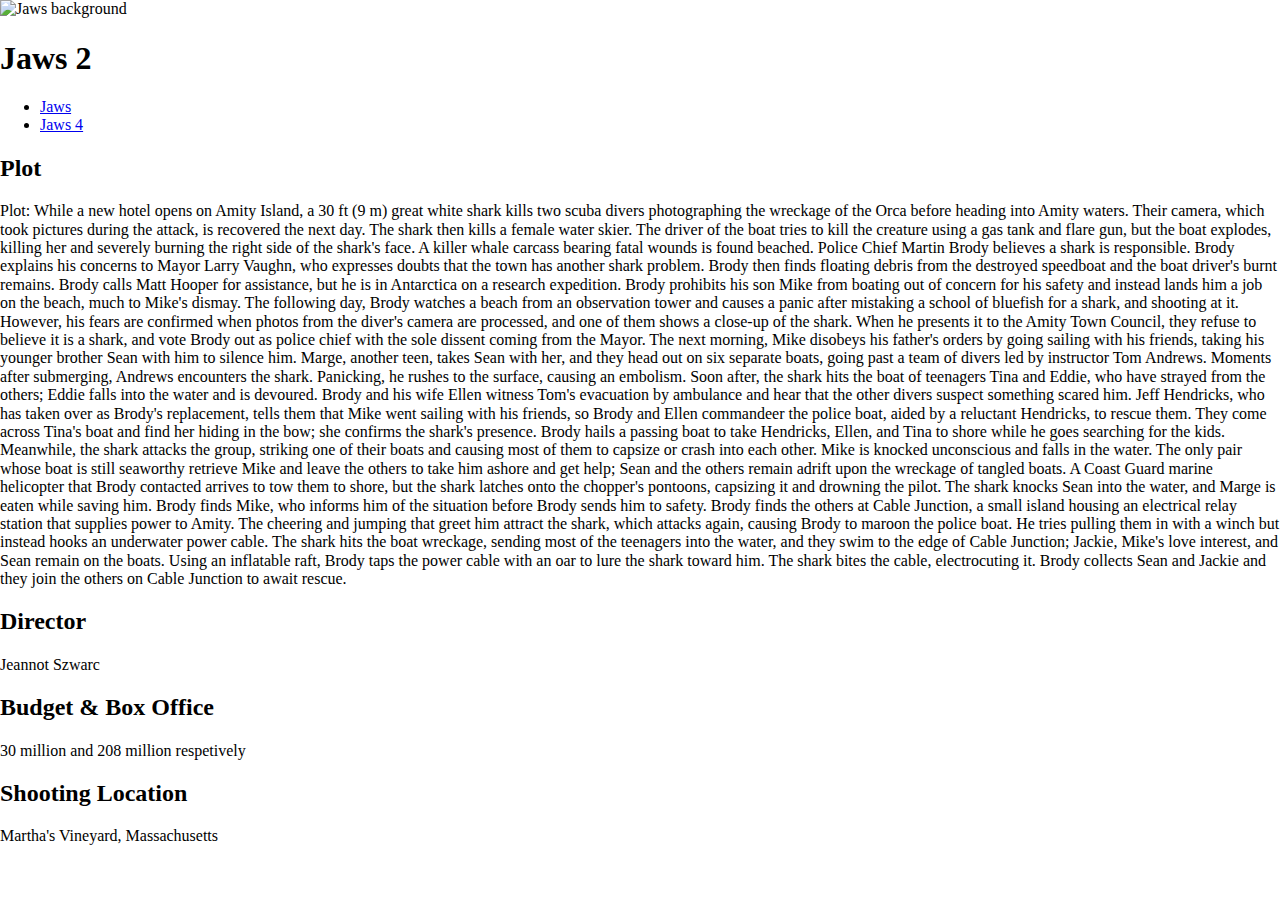
==== page2.html @ 66cdc3cf "Add files via upload" ====
<!doctype html>
<html lang="en">
<head> 
	<meta charset="UTF-8">
	<meta name="viewport" content="
	width=device-width, initial-scale=1.0">
	<link rel="stylesheet"
	href="normalize.css">
	<link href="style.css" rel="stylesheet">
	<title>The Jaws Franchise</title>
</head>
  <body>
    <header>
      <a name="top"></a>
   <div id="top-header">
    <div id= "logo">
      <img src="BACKGROUND.JPEG" alt="Jaws background"/>
    <h1>Jaws 2</h1>
    <nav>
      <ul class="nav">
        <li class="nav__item">
          <a class="nav__link" href="index.html">Jaws
          </a>
          <li class="nav_item">
          	<a class="nav_link" href="page3.html"> Jaws 4 </a></li>
      </ul>
</nav>
</header>
<h2> Plot </h2>
     <p> Plot: While a new hotel opens on Amity Island, a 30 ft (9 m) great white shark kills two scuba divers photographing the wreckage of the Orca before heading into Amity waters. Their camera, which took pictures during the attack, is recovered the next day. The shark then kills a female water skier. The driver of the boat tries to kill the creature using a gas tank and flare gun, but the boat explodes, killing her and severely burning the right side of the shark's face.
A killer whale carcass bearing fatal wounds is found beached. Police Chief Martin Brody believes a shark is responsible. Brody explains his concerns to Mayor Larry Vaughn, who expresses doubts that the town has another shark problem. Brody then finds floating debris from the destroyed speedboat and the boat driver's burnt remains. Brody calls Matt Hooper for assistance, but he is in Antarctica on a research expedition. Brody prohibits his son Mike from boating out of concern for his safety and instead lands him a job on the beach, much to Mike's dismay.
The following day, Brody watches a beach from an observation tower and causes a panic after mistaking a school of bluefish for a shark, and shooting at it. However, his fears are confirmed when photos from the diver's camera are processed, and one of them shows a close-up of the shark. When he presents it to the Amity Town Council, they refuse to believe it is a shark, and vote Brody out as police chief with the sole dissent coming from the Mayor.
The next morning, Mike disobeys his father's orders by going sailing with his friends, taking his younger brother Sean with him to silence him. Marge, another teen, takes Sean with her, and they head out on six separate boats, going past a team of divers led by instructor Tom Andrews. Moments after submerging, Andrews encounters the shark. Panicking, he rushes to the surface, causing an embolism. Soon after, the shark hits the boat of teenagers Tina and Eddie, who have strayed from the others; Eddie falls into the water and is devoured.
Brody and his wife Ellen witness Tom's evacuation by ambulance and hear that the other divers suspect something scared him. Jeff Hendricks, who has taken over as Brody's replacement, tells them that Mike went sailing with his friends, so Brody and Ellen commandeer the police boat, aided by a reluctant Hendricks, to rescue them. They come across Tina's boat and find her hiding in the bow; she confirms the shark's presence. Brody hails a passing boat to take Hendricks, Ellen, and Tina to shore while he goes searching for the kids.
Meanwhile, the shark attacks the group, striking one of their boats and causing most of them to capsize or crash into each other. Mike is knocked unconscious and falls in the water. The only pair whose boat is still seaworthy retrieve Mike and leave the others to take him ashore and get help; Sean and the others remain adrift upon the wreckage of tangled boats. A Coast Guard marine helicopter that Brody contacted arrives to tow them to shore, but the shark latches onto the chopper's pontoons, capsizing it and drowning the pilot. The shark knocks Sean into the water, and Marge is eaten while saving him.
Brody finds Mike, who informs him of the situation before Brody sends him to safety. Brody finds the others at Cable Junction, a small island housing an electrical relay station that supplies power to Amity. The cheering and jumping that greet him attract the shark, which attacks again, causing Brody to maroon the police boat. He tries pulling them in with a winch but instead hooks an underwater power cable. The shark hits the boat wreckage, sending most of the teenagers into the water, and they swim to the edge of Cable Junction; Jackie, Mike's love interest, and Sean remain on the boats. Using an inflatable raft, Brody taps the power cable with an oar to lure the shark toward him. The shark bites the cable, electrocuting it. Brody collects Sean and Jackie and they join the others on Cable Junction to await rescue.</p> 
     <h2>Director</h2> 
     <p> Jeannot Szwarc</p>
     <h2>Budget & Box Office</h2> 
     <p> 30 million and 208 million respetively</p>
     <h2>Shooting Location</h2> 
     <p> Martha's Vineyard, Massachusetts</p>
 
  </body>
</html>
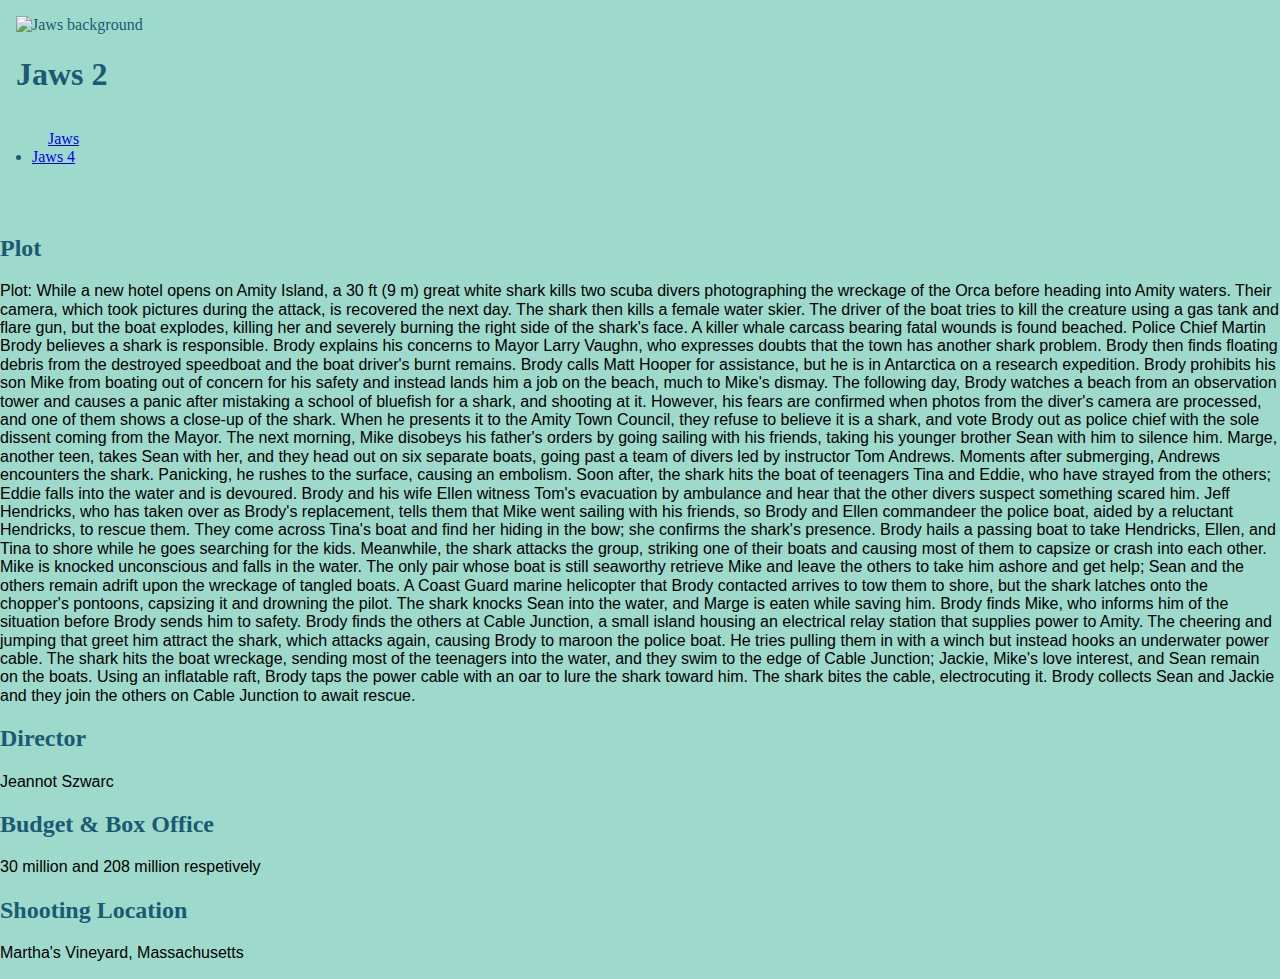
==== commit 29cf6927: "Add files via upload" ====
--- a/page2.html
+++ b/page2.html
@@ -6,7 +6,7 @@
 	width=device-width, initial-scale=1.0">
 	<link rel="stylesheet"
 	href="normalize.css">
-	<link href="style.css" rel="stylesheet">
+	<link href="styles.css" rel="stylesheet">
 	<title>The Jaws Franchise</title>
 </head>
   <body>
--- a/styles.css
+++ b/styles.css
@@ -0,0 +1,84 @@
+body {
+	font-family: Roboto, sans-serif;
+}
+
+.section--page {
+	min-height: 55vh;
+	padding: 1rem 1rem 2rem;
+}
+
+.section--page:nth-of-type(odd) {
+background: #d5d5d5;
+}
+
+.nav {
+	padding: 1rem
+}
+
+.nav__item {
+	list-style: none;
+	display: block;
+}
+
+.nav__link {
+	padding: 1rem;
+	display: block;
+}
+
+.nav__link:hover {
+	background:#195b73;
+	color: white;
+}
+
+.newlink:hover {
+	background: white;
+	color: black;
+}
+
+.caribbean:hover {
+	font-family: Futura;
+	color: white;
+}
+
+header {
+  font-family: Futura;
+  color:#195b73;
+  padding: 1rem 1rem 1rem;
+}
+
+h2 {
+	font-family:Futura;
+	color:#195b73;
+}
+
+.relative {
+	position: fixed;
+	right: 0;
+	bottom: 0;
+}
+
+.float-left {
+  float: left;
+  margin-right: 1rem;
+}
+
+.float-right {
+  float: right;
+  margin-left: 1rem;
+}
+
+@media (min-width: 600px) {
+	body {
+background: #9edacb;
+		color: black;
+	}
+}
+
+@media (min-width: 40rem) {
+    .nav__item {
+        display: inline-block;
+    }
+    .nav__link {
+        display: inline;
+    }
+}
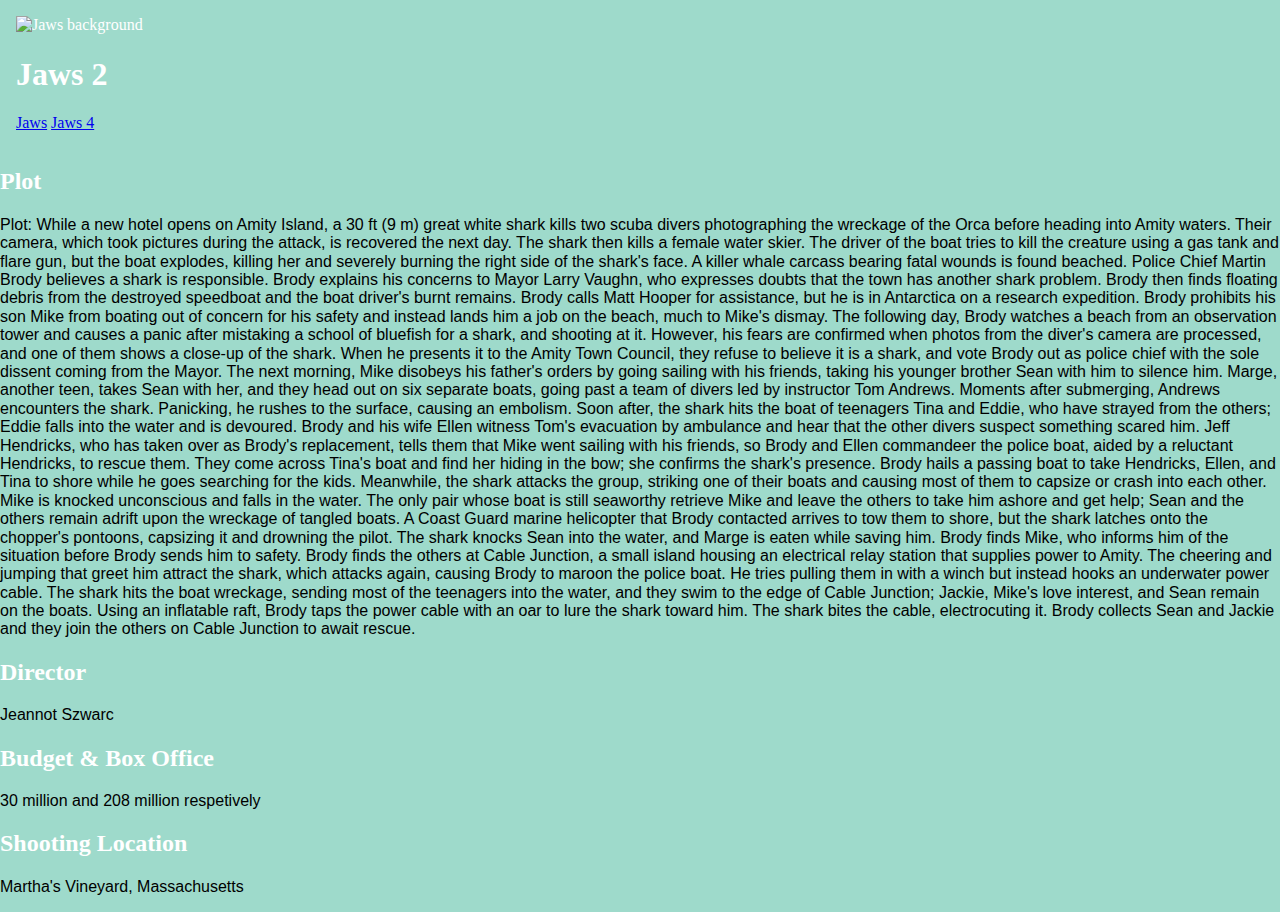
==== commit fa604e2b: "Add files via upload" ====
--- a/page2.html
+++ b/page2.html
@@ -16,15 +16,8 @@
     <div id= "logo">
       <img src="BACKGROUND.JPEG" alt="Jaws background"/>
     <h1>Jaws 2</h1>
-    <nav>
-      <ul class="nav">
-        <li class="nav__item">
-          <a class="nav__link" href="index.html">Jaws
-          </a>
-          <li class="nav_item">
-          	<a class="nav_link" href="page3.html"> Jaws 4 </a></li>
-      </ul>
-</nav>
+     <a href= "index.html">Jaws</a>
+   <a href="page3.html">Jaws 4</a>
 </header>
 <h2> Plot </h2>
      <p> Plot: While a new hotel opens on Amity Island, a 30 ft (9 m) great white shark kills two scuba divers photographing the wreckage of the Orca before heading into Amity waters. Their camera, which took pictures during the attack, is recovered the next day. The shark then kills a female water skier. The driver of the boat tries to kill the creature using a gas tank and flare gun, but the boat explodes, killing her and severely burning the right side of the shark's face.
--- a/styles.css
+++ b/styles.css
@@ -1,33 +1,5 @@
 body {
 	font-family: Roboto, sans-serif;
-}
-
-.section--page {
-	min-height: 55vh;
-	padding: 1rem 1rem 2rem;
-}
-
-.section--page:nth-of-type(odd) {
-background: #d5d5d5;
-}
-
-.nav {
-	padding: 1rem
-}
-
-.nav__item {
-	list-style: none;
-	display: block;
-}
-
-.nav__link {
-	padding: 1rem;
-	display: block;
-}
-
-.nav__link:hover {
-	background:#195b73;
-	color: white;
 }
 
 .newlink:hover {
@@ -35,36 +7,17 @@
 	color: black;
 }
 
-.caribbean:hover {
-	font-family: Futura;
-	color: white;
-}
 
 header {
   font-family: Futura;
-  color:#195b73;
+  color:white;
   padding: 1rem 1rem 1rem;
 }
 
+
 h2 {
 	font-family:Futura;
-	color:#195b73;
-}
-
-.relative {
-	position: fixed;
-	right: 0;
-	bottom: 0;
-}
-
-.float-left {
-  float: left;
-  margin-right: 1rem;
-}
-
-.float-right {
-  float: right;
-  margin-left: 1rem;
+	color: white;
 }
 
 @media (min-width: 600px) {
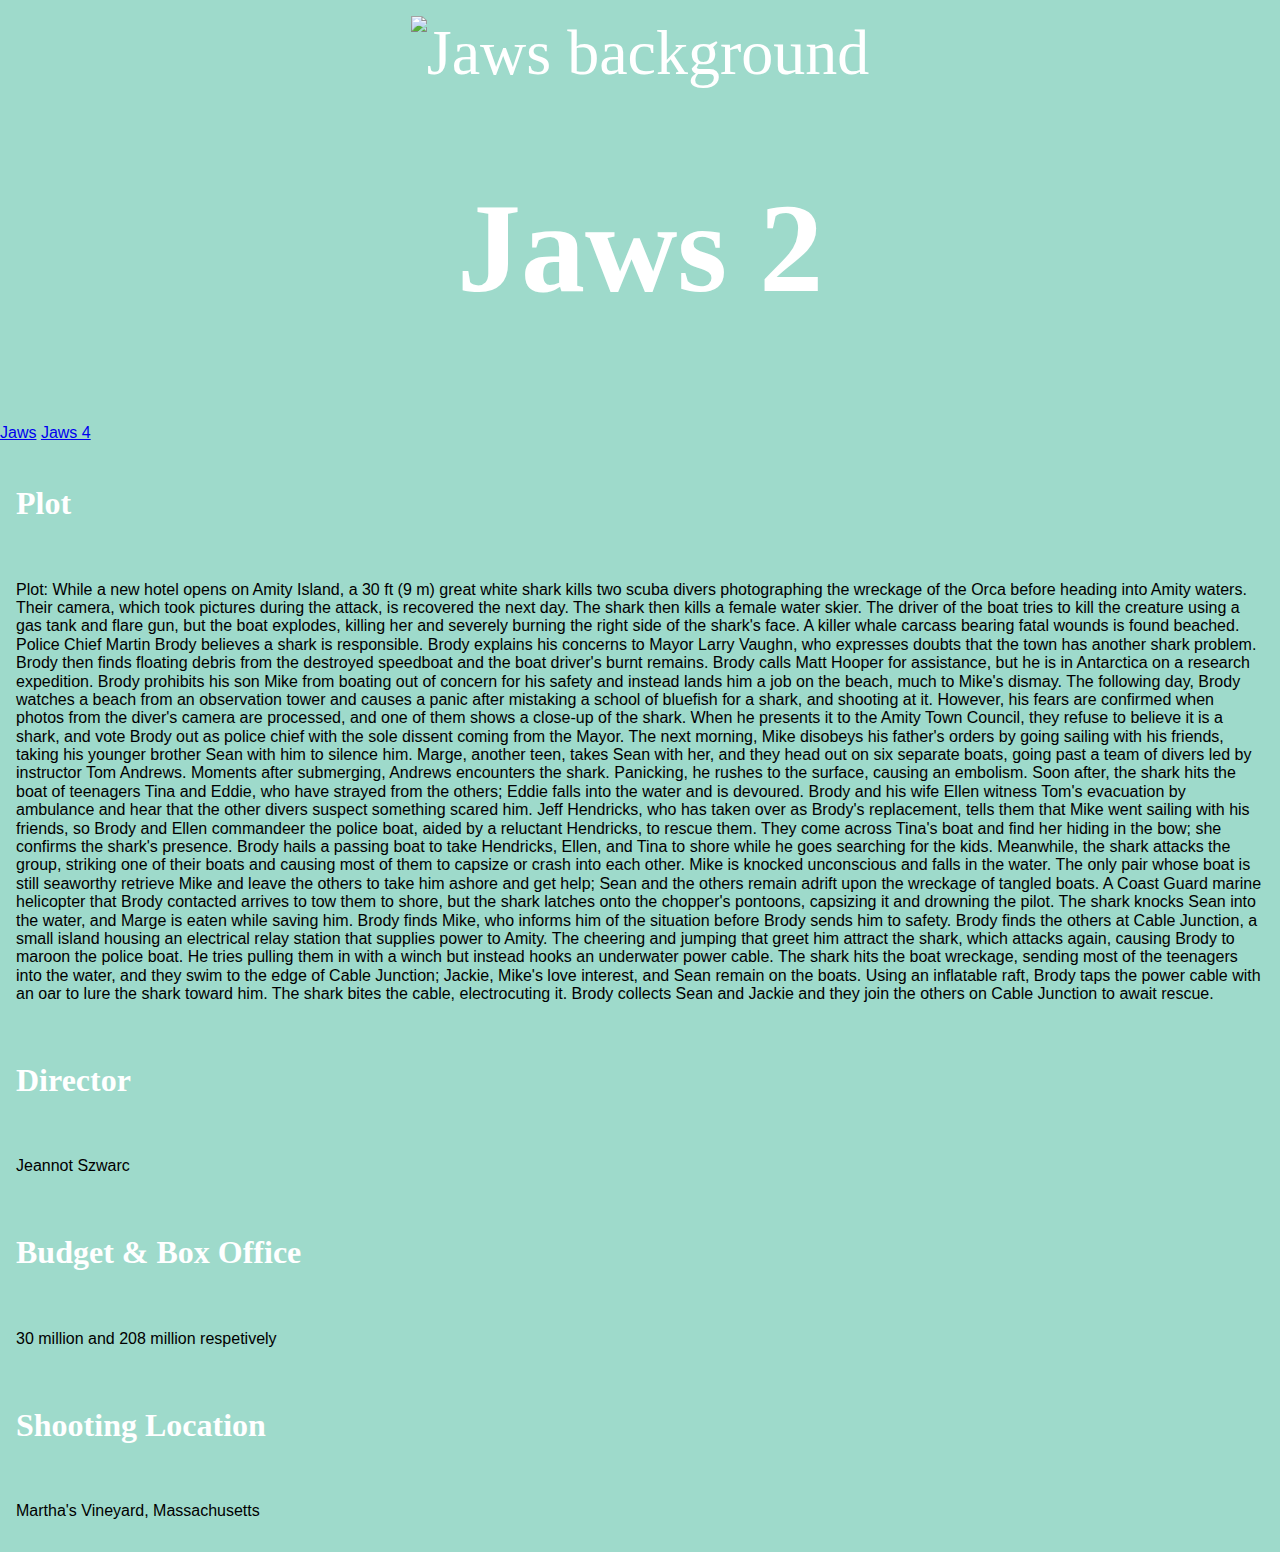
==== commit c2713494: "Add files via upload" ====
--- a/page2.html
+++ b/page2.html
@@ -16,9 +16,9 @@
     <div id= "logo">
       <img src="BACKGROUND.JPEG" alt="Jaws background"/>
     <h1>Jaws 2</h1>
-     <a href= "index.html">Jaws</a>
+</header>
+  <a href= "index.html">Jaws</a>
    <a href="page3.html">Jaws 4</a>
-</header>
 <h2> Plot </h2>
      <p> Plot: While a new hotel opens on Amity Island, a 30 ft (9 m) great white shark kills two scuba divers photographing the wreckage of the Orca before heading into Amity waters. Their camera, which took pictures during the attack, is recovered the next day. The shark then kills a female water skier. The driver of the boat tries to kill the creature using a gas tank and flare gun, but the boat explodes, killing her and severely burning the right side of the shark's face.
 A killer whale carcass bearing fatal wounds is found beached. Police Chief Martin Brody believes a shark is responsible. Brody explains his concerns to Mayor Larry Vaughn, who expresses doubts that the town has another shark problem. Brody then finds floating debris from the destroyed speedboat and the boat driver's burnt remains. Brody calls Matt Hooper for assistance, but he is in Antarctica on a research expedition. Brody prohibits his son Mike from boating out of concern for his safety and instead lands him a job on the beach, much to Mike's dismay.
--- a/styles.css
+++ b/styles.css
@@ -12,12 +12,22 @@
   font-family: Futura;
   color:white;
   padding: 1rem 1rem 1rem;
+  font-size: 4rem;
+  text-align: center;
 }
 
 
 h2 {
 	font-family:Futura;
 	color: white;
+	padding: 1rem 1rem 1rem;
+	font-size: 2rem;
+}
+
+p {
+	font-family:sans-serif;
+	color: black;
+	padding: 1rem;
 }
 
 @media (min-width: 600px) {
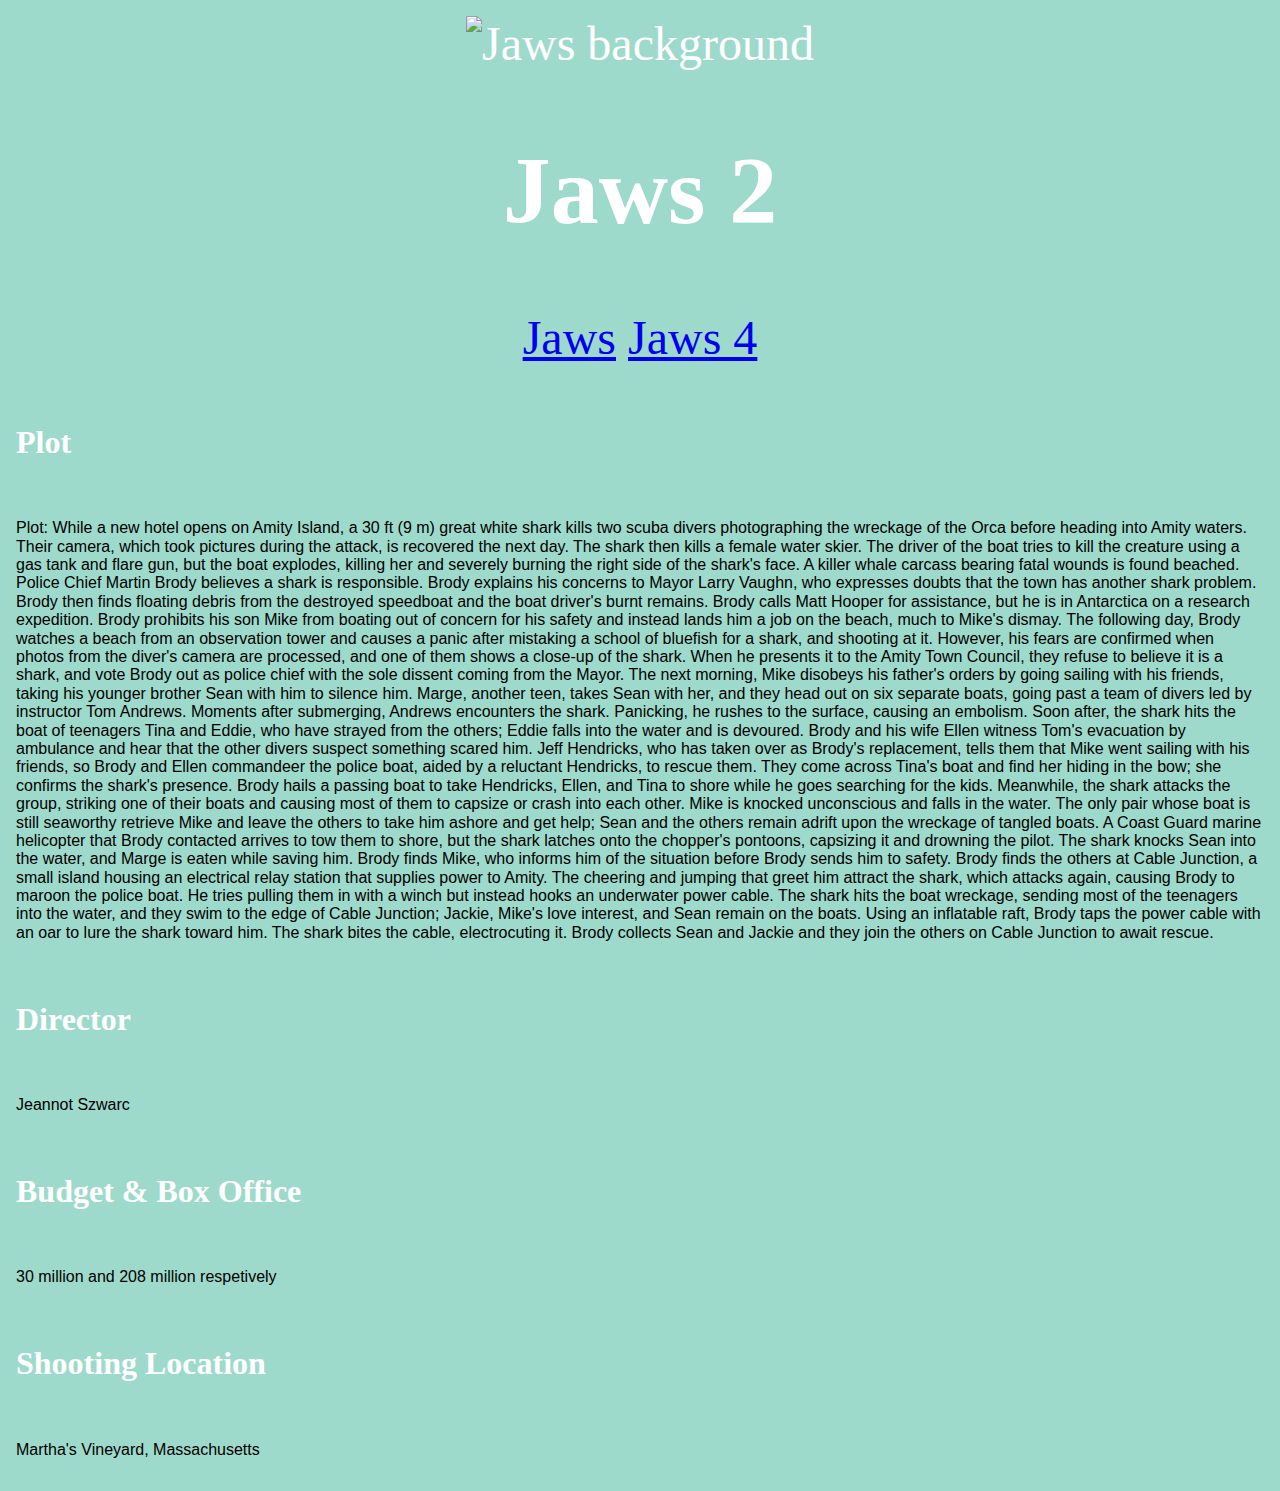
==== commit 26a08599: "Add files via upload" ====
--- a/page2.html
+++ b/page2.html
@@ -16,9 +16,9 @@
     <div id= "logo">
       <img src="BACKGROUND.JPEG" alt="Jaws background"/>
     <h1>Jaws 2</h1>
+      <a href= "index.html">Jaws</a>
+   <a href="page3.html">Jaws 4</a>
 </header>
-  <a href= "index.html">Jaws</a>
-   <a href="page3.html">Jaws 4</a>
 <h2> Plot </h2>
      <p> Plot: While a new hotel opens on Amity Island, a 30 ft (9 m) great white shark kills two scuba divers photographing the wreckage of the Orca before heading into Amity waters. Their camera, which took pictures during the attack, is recovered the next day. The shark then kills a female water skier. The driver of the boat tries to kill the creature using a gas tank and flare gun, but the boat explodes, killing her and severely burning the right side of the shark's face.
 A killer whale carcass bearing fatal wounds is found beached. Police Chief Martin Brody believes a shark is responsible. Brody explains his concerns to Mayor Larry Vaughn, who expresses doubts that the town has another shark problem. Brody then finds floating debris from the destroyed speedboat and the boat driver's burnt remains. Brody calls Matt Hooper for assistance, but he is in Antarctica on a research expedition. Brody prohibits his son Mike from boating out of concern for his safety and instead lands him a job on the beach, much to Mike's dismay.
--- a/styles.css
+++ b/styles.css
@@ -12,7 +12,7 @@
   font-family: Futura;
   color:white;
   padding: 1rem 1rem 1rem;
-  font-size: 4rem;
+  font-size: 3rem;
   text-align: center;
 }
 
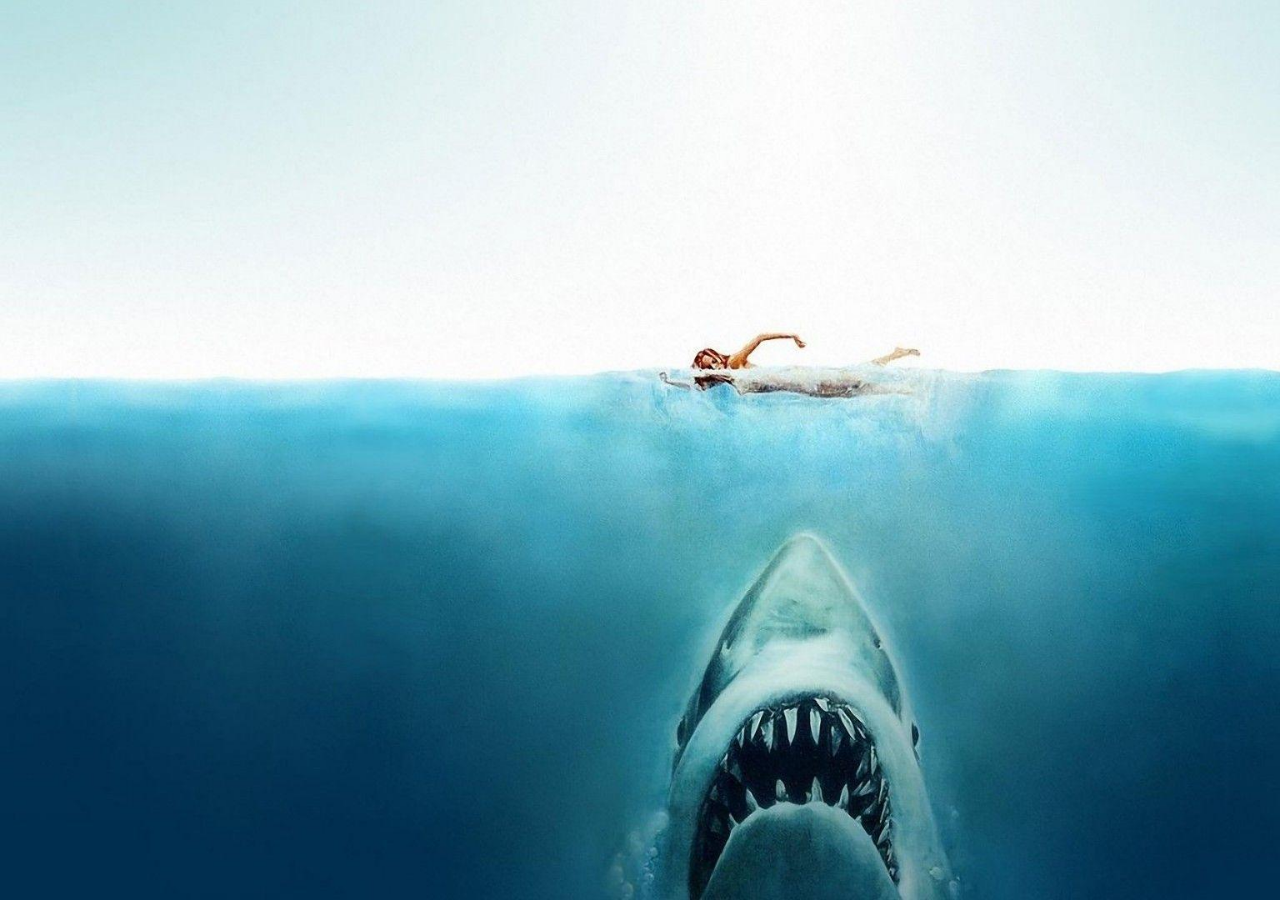
==== commit c4cdfd13: "Add files via upload" ====
--- a/page2.html
+++ b/page2.html
@@ -7,6 +7,20 @@
 	<link rel="stylesheet"
 	href="normalize.css">
 	<link href="styles.css" rel="stylesheet">
+  <style type="text/css">
+    body{
+      background-image: url(BACKGROUND.jpeg);
+      background-size: cover;
+      background-attachment: fixed;
+    }
+    .content{
+      background: white;
+      width: 50%;
+      padding: 40px
+      margin: 100px auto;
+      }
+
+      
 	<title>The Jaws Franchise</title>
 </head>
   <body>
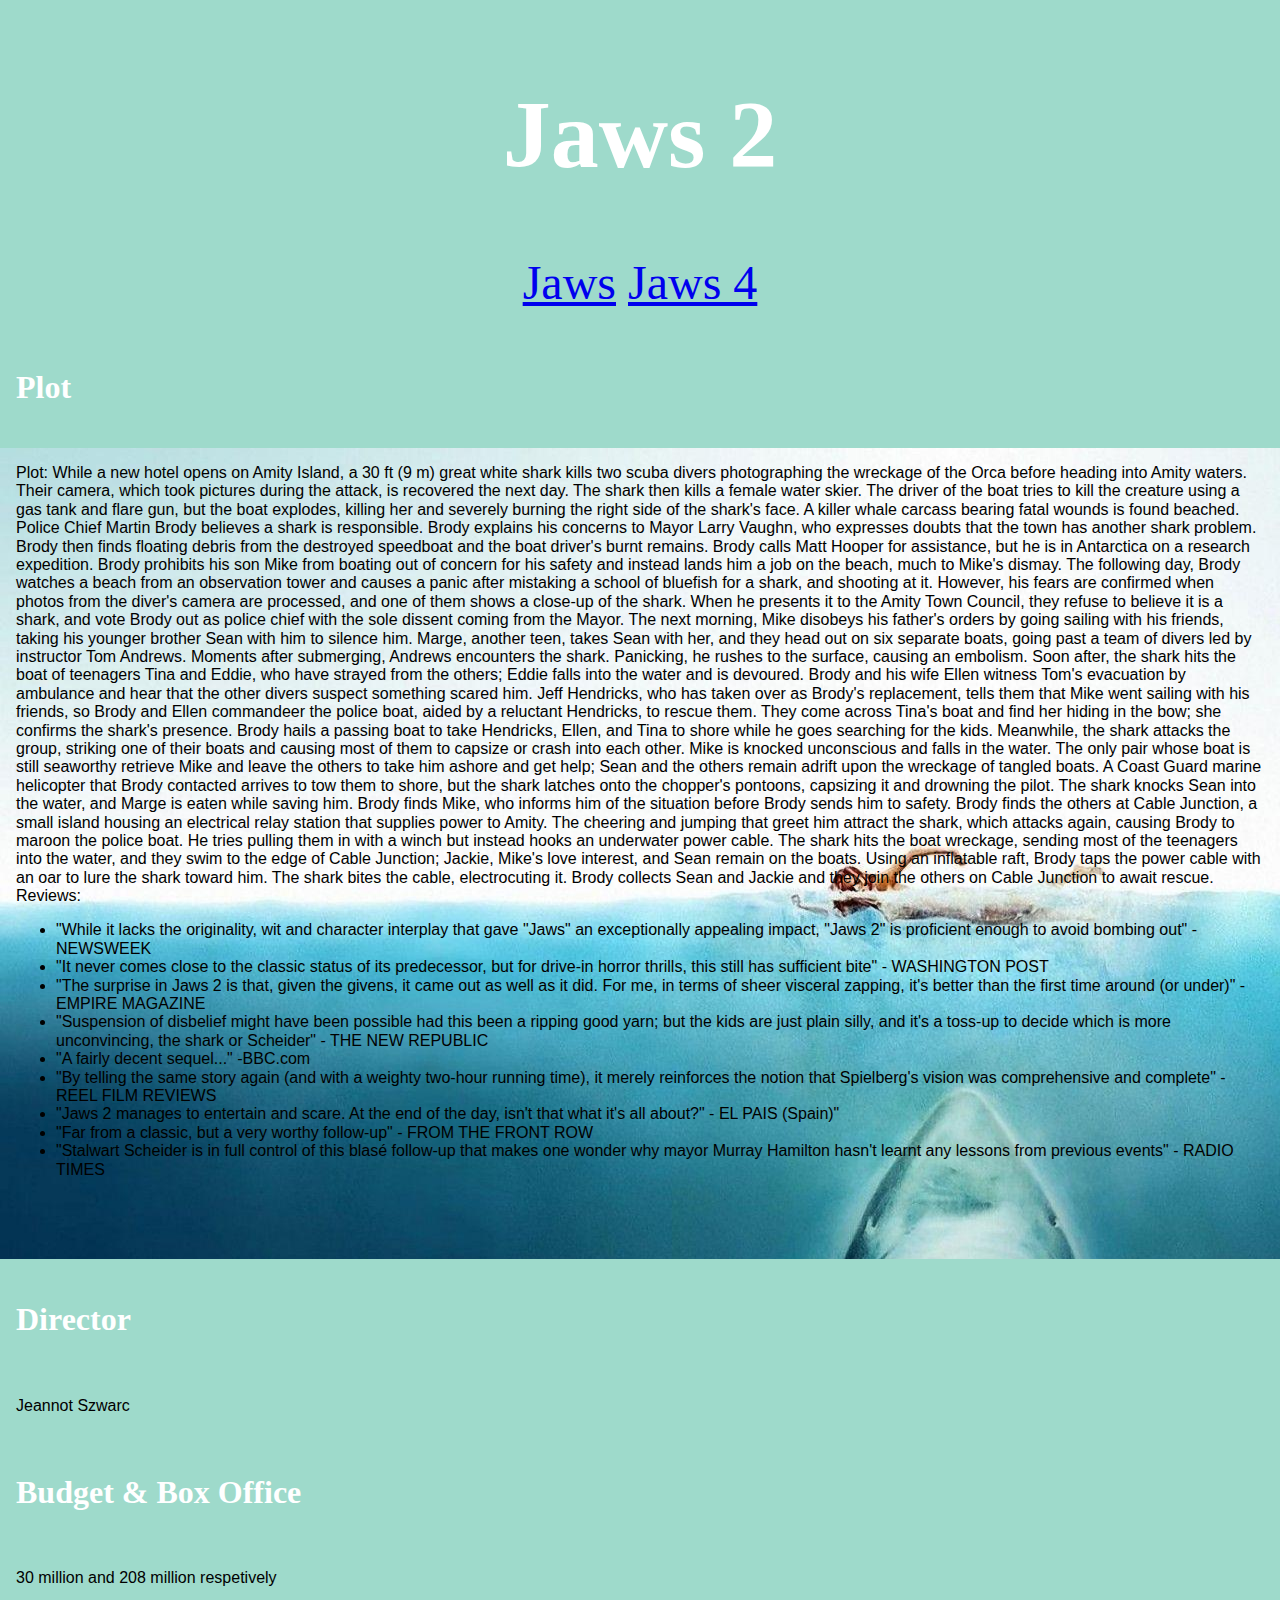
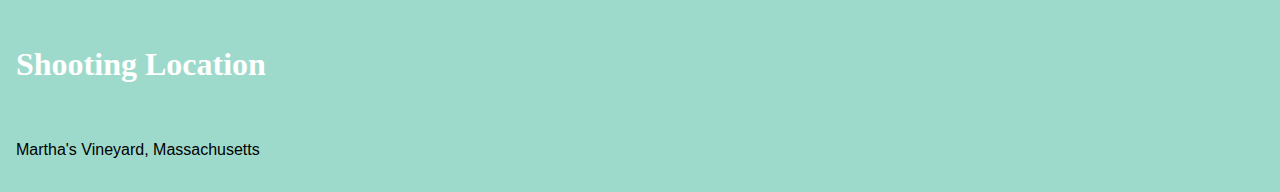
==== commit 496fb641: "Add files via upload" ====
--- a/page2.html
+++ b/page2.html
@@ -7,40 +7,37 @@
 	<link rel="stylesheet"
 	href="normalize.css">
 	<link href="styles.css" rel="stylesheet">
-  <style type="text/css">
-    body{
-      background-image: url(BACKGROUND.jpeg);
-      background-size: cover;
-      background-attachment: fixed;
-    }
-    .content{
-      background: white;
-      width: 50%;
-      padding: 40px
-      margin: 100px auto;
-      }
-
-      
 	<title>The Jaws Franchise</title>
 </head>
   <body>
     <header>
-      <a name="top"></a>
-   <div id="top-header">
-    <div id= "logo">
-      <img src="BACKGROUND.JPEG" alt="Jaws background"/>
     <h1>Jaws 2</h1>
       <a href= "index.html">Jaws</a>
    <a href="page3.html">Jaws 4</a>
 </header>
 <h2> Plot </h2>
+<div class="box"
      <p> Plot: While a new hotel opens on Amity Island, a 30 ft (9 m) great white shark kills two scuba divers photographing the wreckage of the Orca before heading into Amity waters. Their camera, which took pictures during the attack, is recovered the next day. The shark then kills a female water skier. The driver of the boat tries to kill the creature using a gas tank and flare gun, but the boat explodes, killing her and severely burning the right side of the shark's face.
 A killer whale carcass bearing fatal wounds is found beached. Police Chief Martin Brody believes a shark is responsible. Brody explains his concerns to Mayor Larry Vaughn, who expresses doubts that the town has another shark problem. Brody then finds floating debris from the destroyed speedboat and the boat driver's burnt remains. Brody calls Matt Hooper for assistance, but he is in Antarctica on a research expedition. Brody prohibits his son Mike from boating out of concern for his safety and instead lands him a job on the beach, much to Mike's dismay.
 The following day, Brody watches a beach from an observation tower and causes a panic after mistaking a school of bluefish for a shark, and shooting at it. However, his fears are confirmed when photos from the diver's camera are processed, and one of them shows a close-up of the shark. When he presents it to the Amity Town Council, they refuse to believe it is a shark, and vote Brody out as police chief with the sole dissent coming from the Mayor.
 The next morning, Mike disobeys his father's orders by going sailing with his friends, taking his younger brother Sean with him to silence him. Marge, another teen, takes Sean with her, and they head out on six separate boats, going past a team of divers led by instructor Tom Andrews. Moments after submerging, Andrews encounters the shark. Panicking, he rushes to the surface, causing an embolism. Soon after, the shark hits the boat of teenagers Tina and Eddie, who have strayed from the others; Eddie falls into the water and is devoured.
 Brody and his wife Ellen witness Tom's evacuation by ambulance and hear that the other divers suspect something scared him. Jeff Hendricks, who has taken over as Brody's replacement, tells them that Mike went sailing with his friends, so Brody and Ellen commandeer the police boat, aided by a reluctant Hendricks, to rescue them. They come across Tina's boat and find her hiding in the bow; she confirms the shark's presence. Brody hails a passing boat to take Hendricks, Ellen, and Tina to shore while he goes searching for the kids.
 Meanwhile, the shark attacks the group, striking one of their boats and causing most of them to capsize or crash into each other. Mike is knocked unconscious and falls in the water. The only pair whose boat is still seaworthy retrieve Mike and leave the others to take him ashore and get help; Sean and the others remain adrift upon the wreckage of tangled boats. A Coast Guard marine helicopter that Brody contacted arrives to tow them to shore, but the shark latches onto the chopper's pontoons, capsizing it and drowning the pilot. The shark knocks Sean into the water, and Marge is eaten while saving him.
-Brody finds Mike, who informs him of the situation before Brody sends him to safety. Brody finds the others at Cable Junction, a small island housing an electrical relay station that supplies power to Amity. The cheering and jumping that greet him attract the shark, which attacks again, causing Brody to maroon the police boat. He tries pulling them in with a winch but instead hooks an underwater power cable. The shark hits the boat wreckage, sending most of the teenagers into the water, and they swim to the edge of Cable Junction; Jackie, Mike's love interest, and Sean remain on the boats. Using an inflatable raft, Brody taps the power cable with an oar to lure the shark toward him. The shark bites the cable, electrocuting it. Brody collects Sean and Jackie and they join the others on Cable Junction to await rescue.</p> 
+Brody finds Mike, who informs him of the situation before Brody sends him to safety. Brody finds the others at Cable Junction, a small island housing an electrical relay station that supplies power to Amity. The cheering and jumping that greet him attract the shark, which attacks again, causing Brody to maroon the police boat. He tries pulling them in with a winch but instead hooks an underwater power cable. The shark hits the boat wreckage, sending most of the teenagers into the water, and they swim to the edge of Cable Junction; Jackie, Mike's love interest, and Sean remain on the boats. Using an inflatable raft, Brody taps the power cable with an oar to lure the shark toward him. The shark bites the cable, electrocuting it. Brody collects Sean and Jackie and they join the others on Cable Junction to await rescue.
+
+Reviews:
+<ul><li>
+"While it lacks the originality, wit and character interplay that gave "Jaws" an exceptionally appealing impact, "Jaws 2" is proficient enough to avoid bombing out" - NEWSWEEK</li>
+<li> "It never comes close to the classic status of its predecessor, but for drive-in horror thrills, this still has sufficient bite" - WASHINGTON POST</li>
+<li> "The surprise in Jaws 2 is that, given the givens, it came out as well as it did. For me, in terms of sheer visceral zapping, it's better than the first time around (or under)" -EMPIRE MAGAZINE </li>
+<li> "Suspension of disbelief might have been possible had this been a ripping good yarn; but the kids are just plain silly, and it's a toss-up to decide which is more unconvincing, the shark or Scheider" - THE NEW REPUBLIC </li>
+<li> "A fairly decent sequel..." -BBC.com </li>
+<li> "By telling the same story again (and with a weighty two-hour running time), it merely reinforces the notion that Spielberg's vision was comprehensive and complete" - REEL FILM REVIEWS</li>
+<li> "Jaws 2 manages to entertain and scare. At the end of the day, isn't that what it's all about?" - EL PAIS (Spain)"</li>
+<li> "Far from a classic, but a very worthy follow-up" - FROM THE FRONT ROW </li>
+<li> "Stalwart Scheider is in full control of this blasé follow-up that makes one wonder why mayor Murray Hamilton hasn't learnt any lessons from previous events" - RADIO TIMES</li>
+</ul></p> 
+</div>
      <h2>Director</h2> 
      <p> Jeannot Szwarc</p>
      <h2>Budget & Box Office</h2> 
--- a/styles.css
+++ b/styles.css
@@ -45,3 +45,8 @@
         display: inline;
     }
 }
+
+.box {
+background-image: url(BACKGROUND.jpeg);
+padding: 1rem;
+}